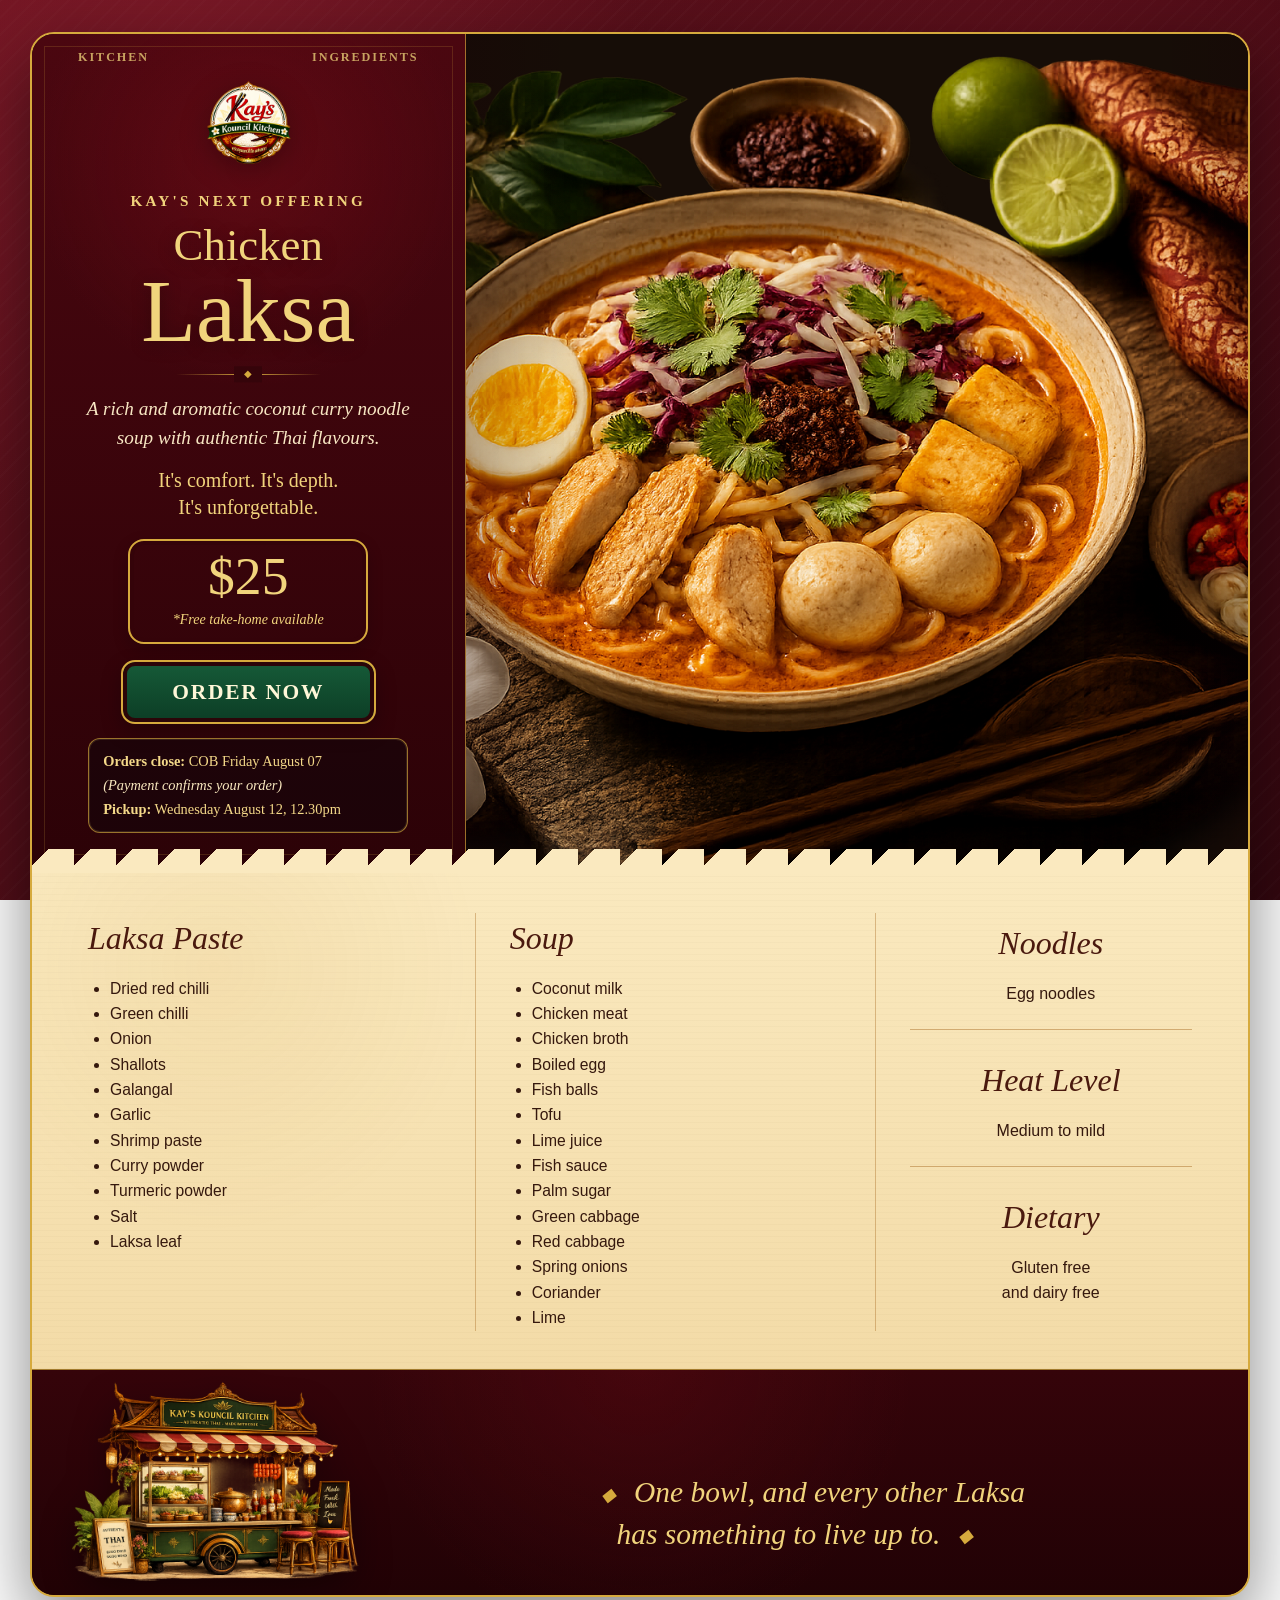
==== public/dishes/laksa/index.html @ f2ac1371 "laksa added" ====
<!DOCTYPE html>
<html lang="en">
<head>
  <meta charset="UTF-8" />
  <meta name="viewport" content="width=device-width, initial-scale=1.0" />
  <title>Laksa | Kay’s Kouncil Kitchen</title>
  <link rel="stylesheet" href="../../styles.css" />
  <style>
    :root {
      --laksa-red: #3b050b;
      --laksa-red-deep: #1d0205;
      --laksa-gold: #d6aa3d;
      --laksa-gold-light: #f1d47c;
      --laksa-cream: #f7e6bd;
      --laksa-green: #0c3d25;
      --laksa-ink: #35180d;
    }

    body.laksa-page {
      margin: 0;
      min-height: 100vh;
      color: var(--laksa-cream);
      background:
        radial-gradient(circle at 15% 10%, rgba(170, 38, 58, 0.32), transparent 34%),
        radial-gradient(circle at 82% 8%, rgba(140, 24, 40, 0.24), transparent 32%),
        repeating-linear-gradient(135deg, rgba(255,255,255,0.014) 0 2px, transparent 2px 12px),
        linear-gradient(135deg, #6a1420 0%, #4e0d17 45%, #33070f 100%);
      background-attachment: fixed;
      font-family: Georgia, "Times New Roman", serif;
    }

    .laksa-shell {
      width: min(1220px, calc(100% - 32px));
      margin: 32px auto;
      overflow: hidden;
      border: 2px solid var(--laksa-gold);
      border-radius: 24px;
      background: var(--laksa-red-deep);
      box-shadow: 0 28px 70px rgba(0,0,0,.48);
    }

    .laksa-top {
      display: grid;
      grid-template-columns: minmax(330px, .82fr) minmax(520px, 1.48fr);
      min-height: 620px;
    }

    .laksa-intro {
      position: relative;
      padding: 14px 46px 34px;
      text-align: center;
      background:
        radial-gradient(circle at 50% 16%, rgba(156, 18, 30, .28), transparent 30%),
        linear-gradient(180deg, #4b0710 0%, #2c0207 100%);
      border-right: 1px solid rgba(214,170,61,.65);
    }

    .laksa-intro::after {
      content: "";
      position: absolute;
      inset: 12px;
      pointer-events: none;
      border: 1px solid rgba(214,170,61,.18);
    }

    .laksa-nav {
      position: relative;
      z-index: 1;
      display: flex;
      justify-content: space-between;
      align-items: center;
      gap: 16px;
      margin-bottom: 10px;
      color: #d6b56a;
      font-size: .76rem;
      font-weight: 700;
      letter-spacing: .16em;
      text-transform: uppercase;
      opacity: .9;
    }

    .laksa-nav a {
      color: inherit;
      text-decoration: none;
      transition: color .2s ease;
    }

    .laksa-nav a:hover { color: #fff0a6; }

    .laksa-nav-right {
      text-align: right;
    }

    .laksa-logo {
      position: relative;
      z-index: 1;
      display: block;
      width: min(155px, 42%);
      height: auto;
      margin: 6px auto 16px;
      filter: drop-shadow(0 7px 14px rgba(0,0,0,.3));
    }

    .eyebrow {
      position: relative;
      z-index: 1;
      margin: 4px 0 10px;
      color: var(--laksa-gold-light);
      font-size: .95rem;
      font-weight: 700;
      letter-spacing: .21em;
      text-transform: uppercase;
    }

    .laksa-title {
      position: relative;
      z-index: 1;
      margin: 0;
      color: var(--laksa-gold-light);
      font-size: clamp(4.4rem, 7vw, 7.5rem);
      font-weight: 400;
      line-height: .9;
      text-shadow: 0 3px 18px rgba(0,0,0,.32);
    }

    .laksa-title-top,
    .laksa-title-bottom {
      display: block;
    }

    .laksa-title-top {
      font-size: .5em;
      line-height: 1;
      margin-bottom: .08em;
    }

    .laksa-flourish {
      position: relative;
      z-index: 1;
      width: 145px;
      height: 1px;
      margin: 22px auto 20px;
      background: linear-gradient(90deg, transparent, var(--laksa-gold), transparent);
    }

    .laksa-flourish::after {
      content: "◆";
      position: absolute;
      left: 50%;
      top: 50%;
      transform: translate(-50%, -52%);
      padding: 0 10px;
      color: var(--laksa-gold);
      background: #35040a;
      font-size: .65rem;
    }

    .laksa-copy {
      position: relative;
      z-index: 1;
      max-width: 360px;
      margin: 0 auto 14px;
      color: #f8e7c3;
      font-size: 1.2rem;
      font-style: italic;
      line-height: 1.5;
      text-wrap: balance;
    }

    .laksa-hook {
      position: relative;
      z-index: 1;
      margin: 0 auto 18px;
      color: var(--laksa-gold-light);
      font-size: clamp(1.05rem, 2vw, 1.25rem);
      line-height: 1.35;
      text-align: center;
      font-weight: 500;
    }

    .laksa-price {
      position: relative;
      z-index: 1;
      width: min(240px, 100%);
      margin: 0 auto 16px;
      padding: 9px 18px 11px;
      border: 2px solid var(--laksa-gold);
      border-radius: 16px;
      box-shadow: inset 0 0 0 4px #340309, 0 6px 16px rgba(0,0,0,.18);
      color: var(--laksa-gold-light);
    }

    .laksa-price strong {
      display: block;
      font-size: 3.35rem;
      font-weight: 400;
      line-height: 1;
    }

    .laksa-price small {
      display: block;
      margin-top: 5px;
      font-size: .88rem;
      font-style: italic;
    }

    .laksa-order {
      position: relative;
      z-index: 1;
      display: block;
      width: min(255px, 100%);
      margin: 0 auto;
      padding: 13px 20px;
      border: 2px solid var(--laksa-gold);
      border-radius: 14px;
      background: linear-gradient(180deg, #165b38, var(--laksa-green));
      color: #fff7d8;
      text-decoration: none;
      font-size: 1.34rem;
      font-weight: 700;
      letter-spacing: .08em;
      text-transform: uppercase;
      box-shadow: inset 0 0 0 4px #2b0508, 0 8px 20px rgba(0,0,0,.25);
      transition: transform .2s ease, filter .2s ease;
    }

    .laksa-order:hover {
      transform: translateY(-2px);
      filter: brightness(1.12);
    }

    .laksa-order-info {
      position: relative;
      z-index: 1;
      width: min(320px, 100%);
      margin: 14px auto 0;
      padding: 12px 14px;
      border: 1px solid rgba(214,170,61,.68);
      border-radius: 12px;
      background: rgba(20, 6, 10, 0.62);
      box-shadow: inset 0 0 0 1px rgba(255, 227, 146, 0.12);
      color: #f4d989;
      text-align: left;
      font-size: .9rem;
      line-height: 1.4;
    }

    .laksa-order-info p {
      margin: 0;
    }

    .laksa-order-info p + p {
      margin-top: 4px;
    }

    .laksa-order-info .order-note {
      color: #f8e7be;
      font-style: italic;
    }

    .laksa-photo-wrap {
      position: relative;
      min-height: 620px;
      overflow: hidden;
      background: #160d07;
    }

    .laksa-photo-wrap::after {
      content: "";
      position: absolute;
      inset: 0;
      pointer-events: none;
      background: linear-gradient(90deg, rgba(25,2,5,.25), transparent 14%, transparent 88%, rgba(25,2,5,.2));
    }

    .laksa-photo {
      width: 100%;
      height: 100%;
      min-height: 620px;
      display: block;
      object-fit: cover;
      object-position: center;
    }

    .ingredients-panel {
      position: relative;
      display: grid;
      grid-template-columns: 1.12fr 1.12fr .92fr;
      gap: 0;
      padding: 46px 44px 38px;
      color: var(--laksa-ink);
      background:
        radial-gradient(circle at 15% 20%, rgba(198,142,45,.09), transparent 24%),
        repeating-linear-gradient(0deg, rgba(89,42,9,.025) 0 1px, transparent 1px 6px),
        linear-gradient(180deg, #fae9bf, #f3dba7);
    }

    .ingredients-panel::before {
      content: "";
      position: absolute;
      left: 0;
      right: 0;
      top: -18px;
      height: 24px;
      background: linear-gradient(135deg, transparent 12px, #fae9bf 0) 0 0/42px 24px repeat-x;
    }

    .ingredient-column {
      padding: 0 34px;
      border-right: 1px solid rgba(162,101,28,.38);
    }

    .ingredient-column:first-child { padding-left: 12px; }
    .ingredient-column:last-child {
      border-right: 0;
      padding-right: 12px;
    }

    .ingredient-column h2,
    .mini-block h2 {
      margin: 0 0 13px;
      color: #4a190e;
      font-size: 2rem;
      font-style: italic;
      font-weight: 400;
    }

    .ingredient-column ul {
      margin: 0;
      padding-left: 22px;
      font-family: Arial, Helvetica, sans-serif;
      font-size: .98rem;
      line-height: 1.55;
    }

    .ingredient-column li { margin: 1px 0; }

    .mini-block {
      text-align: center;
      padding: 5px 4px 22px;
      border-bottom: 1px solid rgba(162,101,28,.45);
      margin-bottom: 20px;
    }

    .mini-block:last-child {
      margin-bottom: 0;
      border-bottom: 0;
      padding-bottom: 0;
    }

    .mini-block p {
      margin: 0;
      font-family: Arial, Helvetica, sans-serif;
      font-size: 1rem;
      line-height: 1.55;
    }

    .laksa-signature {
      display: grid;
      grid-template-columns: minmax(220px, 330px) 1fr;
      align-items: end;
      gap: 26px;
      padding: 18px 36px 12px;
      background:
        radial-gradient(circle at 50% 0%, rgba(129,16,26,.22), transparent 42%),
        linear-gradient(180deg, #35040a, #210205);
      border-top: 1px solid rgba(214,170,61,.72);
    }

    .laksa-cart {
      width: 100%;
      max-width: 310px;
      margin-top: -12px;
      filter: drop-shadow(0 13px 18px rgba(0,0,0,.4));
    }

    .laksa-tagline {
      position: relative;
      margin: 0;
      max-width: 760px;
      padding: 22px 0 28px;
      color: var(--laksa-gold-light);
      text-align: center;
      font-size: clamp(1.35rem, 2.3vw, 2rem);
      font-style: italic;
      line-height: 1.4;
      text-wrap: balance;
    }

    .laksa-tagline::before,
    .laksa-tagline::after {
      content: "◆";
      display: inline-block;
      margin: 0 18px;
      color: var(--laksa-gold);
      font-size: .65em;
      vertical-align: middle;
    }

    @media (max-width: 900px) {
      .laksa-shell { width: min(760px, calc(100% - 20px)); margin: 12px auto 24px; }
      .laksa-top { grid-template-columns: 1fr; }
      .laksa-intro { border-right: 0; border-bottom: 1px solid rgba(214,170,61,.65); }
      .laksa-photo-wrap, .laksa-photo { min-height: 430px; }
      .ingredients-panel { grid-template-columns: 1fr 1fr; row-gap: 34px; }
      .ingredient-column:nth-child(2) { border-right: 0; }
      .ingredient-column:last-child { grid-column: 1 / -1; border-top: 1px solid rgba(162,101,28,.3); padding-top: 28px; }
      .laksa-signature { grid-template-columns: 1fr; justify-items: center; }
      .laksa-cart { max-width: 280px; }
      .laksa-tagline { padding-top: 0; }
    }

    @media (max-width: 580px) {
      .laksa-shell { width: 100%; margin: 0; border-left: 0; border-right: 0; border-radius: 0; }
      .laksa-intro { padding: 14px 24px 30px; }
      .laksa-nav { font-size: .72rem; }
      .laksa-logo { width: 120px; }
      .laksa-title { font-size: 4.8rem; }
      .laksa-copy { font-size: 1.05rem; }
      .laksa-order-info { font-size: .84rem; }
      .laksa-photo-wrap, .laksa-photo { min-height: 330px; }
      .ingredients-panel { grid-template-columns: 1fr; padding: 42px 26px 32px; }
      .ingredient-column,
      .ingredient-column:first-child,
      .ingredient-column:last-child {
        padding: 0 0 28px;
        margin-bottom: 28px;
        border-right: 0;
        border-bottom: 1px solid rgba(162,101,28,.35);
      }
      .ingredient-column:last-child { grid-column: auto; border-top: 0; margin-bottom: 0; }
      .laksa-signature { padding: 20px 22px 24px; }
      .laksa-tagline::before,
      .laksa-tagline::after { display: none; }
    }
  </style>
</head>
<body class="laksa-page">
  <main class="laksa-shell">
    <section class="laksa-top">
      <div class="laksa-intro">
        <nav class="laksa-nav" aria-label="Dish navigation">
          <a href="../../index.html">Kitchen</a>
          <a href="#ingredients" class="laksa-nav-right">Ingredients</a>
        </nav>

        <img src="../../assets/logo.png" alt="Kay’s Kouncil Kitchen" class="laksa-logo" />
        <p class="eyebrow">KAY'S NEXT OFFERING</p>
        <h1 class="laksa-title"><span class="laksa-title-top">Chicken</span><span class="laksa-title-bottom">Laksa</span></h1>
        <div class="laksa-flourish" aria-hidden="true"></div>

        <p class="laksa-copy">
          A rich and aromatic coconut curry noodle<br>soup with authentic Thai flavours.
        </p>

        <p class="laksa-hook">It's comfort. It's depth.<br>It's unforgettable.</p>

        <div class="laksa-price">
          <strong>$25</strong>
          <small>*Free take-home available</small>
        </div>

        <a
          class="laksa-order"
          href="mailto:kayskouncilkitchen@gmail.com?subject=Kay%27s%20Kouncil%20Kitchen%20Order%20-%20Chicken%20Laksa&body=Hi%20Kay,%0D%0A%0D%0AI%20would%20like%20to%20order%20your%20unforgettable%20Chicken%20Laksa!%0D%0A%0D%0AName:%0D%0AQuantity:%0D%0ATake-home%20Pack%20(Yes/No):%0D%0A%0D%0AI%20will%20pay%20Robert%20%2425%20per%20serve%20at%20reception%20shortly.%0D%0A%0D%0AThank%20you!"
        >Order Now</a>

        <div class="laksa-order-info" aria-label="Order and pickup details">
          <p><strong>Orders close:</strong> COB Friday August 07</p>
          <p class="order-note">(Payment confirms your order)</p>
          <p><strong>Pickup:</strong> Wednesday August 12, 12.30pm</p>
        </div>
      </div>

      <div class="laksa-photo-wrap">
        <img src="laksa.png" alt="Kay’s chicken laksa with egg noodles, tofu, fish balls, cabbage, coriander and lime" class="laksa-photo" />
      </div>
    </section>

    <section class="ingredients-panel" id="ingredients">
      <article class="ingredient-column">
        <h2>Laksa Paste</h2>
        <ul>
          <li>Dried red chilli</li>
          <li>Green chilli</li>
          <li>Onion</li>
          <li>Shallots</li>
          <li>Galangal</li>
          <li>Garlic</li>
          <li>Shrimp paste</li>
          <li>Curry powder</li>
          <li>Turmeric powder</li>
          <li>Salt</li>
          <li>Laksa leaf</li>
        </ul>
      </article>

      <article class="ingredient-column">
        <h2>Soup</h2>
        <ul>
          <li>Coconut milk</li>
          <li>Chicken meat</li>
          <li>Chicken broth</li>
          <li>Boiled egg</li>
          <li>Fish balls</li>
          <li>Tofu</li>
          <li>Lime juice</li>
          <li>Fish sauce</li>
          <li>Palm sugar</li>
          <li>Green cabbage</li>
          <li>Red cabbage</li>
          <li>Spring onions</li>
          <li>Coriander</li>
          <li>Lime</li>
        </ul>
      </article>

      <article class="ingredient-column">
        <div class="mini-block">
          <h2>Noodles</h2>
          <p>Egg noodles</p>
        </div>
        <div class="mini-block">
          <h2>Heat Level</h2>
          <p>Medium to mild</p>
        </div>
        <div class="mini-block">
          <h2>Dietary</h2>
          <p>Gluten free<br />and dairy free</p>
        </div>
      </article>
    </section>

    <section class="laksa-signature" aria-label="Kay’s Kitchen signature">
      <img src="../../assets/cart.png" alt="Kay’s Kouncil Kitchen Thai street cart" class="laksa-cart" />
      <p class="laksa-tagline">One bowl, and every other Laksa<br>has something to live up to.</p>
    </section>
  </main>
</body>
</html>
---- public/styles.css ----
* {
  margin: 0;
  padding: 0;
  box-sizing: border-box;
}

body {
  font-family: Georgia, serif;
  background-image: url("assets/bg-thai.webp");
  background-size: cover;
  background-position: center;
  background-attachment: fixed;
  background-color: #efe2c4;
  color: #2d2a26;
  line-height: 1.6;
  min-height: 100vh;
}

.site-wrapper {
  max-width: 1100px;
  margin: 0 auto;
  padding: 28px 20px 40px;
}

.hero {
  text-align: center;
  padding: 10px 0 24px;
}

.back-button {
  display: inline-block;
  margin-bottom: 18px;
  color: #234b2c;
  text-decoration: none;
  font-weight: bold;
  font-size: 0.95rem;
}

.back-button:hover {
  text-decoration: underline;
}

.language-row {
  display: flex;
  justify-content: flex-end;
  margin-bottom: 20px;
}

.language-button {
  background: rgba(255, 248, 235, 0.95);
  color: #7c1f1f;
  padding: 8px 18px;
  border-radius: 999px;
  text-decoration: none;
  font-weight: bold;
  font-size: 0.95rem;
  border: 2px solid #d4af37;
  transition: all 0.3s ease;
}

.language-button:hover,
.language-button.active {
  background: #7c1f1f;
  color: #fff8eb;
}

.logo {
  max-width: 600px;
  width: 100%;
  margin-bottom: 24px;
}

.tagline {
  font-size: 1.38rem;
  font-weight: bold;
  color: #234b2c;
  max-width: 560px;
  margin: 0 auto 28px;
  line-height: 1.9;
  text-align: center;
}

.subtagline {
  font-size: 1.02rem;
  color: #3f3428;
  max-width: 860px;
  margin: 0 auto 26px;
  line-height: 1.95;
  text-align: center;
}

.current-offer {
  background: rgba(255, 248, 235, 0.96);
  border: 2px solid #d4af37;
  border-radius: 20px;
  padding: 32px;
  margin: 0 auto 36px;
  box-shadow: 0 8px 24px rgba(0, 0, 0, 0.12);
  text-align: center;
}

.current-offer h2 {
  margin-bottom: 18px;
  color: #7c1f1f;
  font-size: 2rem;
}

.description {
  margin-top: 10px;
  margin-bottom: 20px;
  color: #4a3b2b;
  font-size: 1rem;
}

.order-button {
  display: inline-block;
  width: auto;
  text-align: center;
  background: linear-gradient(135deg, #b22222, #7c1f1f);
  color: white;
  text-decoration: none;
  padding: 12px 34px;
  margin: 12px auto 30px;
  border-radius: 14px;
  font-size: 1rem;
  font-weight: bold;
  border: 2px solid #d4af37;
  transition: transform 0.2s ease, background 0.3s ease;
}

.order-button:hover {
  transform: scale(1.03);
  background: linear-gradient(135deg, #c62828, #8b0000);
}

.dish-image {
  width: 100%;
  border-radius: 14px;
  border: 2px solid #d4af37;
  margin-bottom: 20px;
  object-fit: cover;
}

.offer-details h3 {
  font-size: 2rem;
  margin-bottom: 10px;
  color: #234b2c;
}

.offer-details p {
  margin-bottom: 10px;
  color: #2d2a26;
}

.offer-details strong {
  color: #7c1f1f;
}

.ingredients-list {
  list-style: none;
  padding: 0;
  margin: 20px 0;
}

.ingredients-list li {
  padding: 8px 0;
  border-bottom: 1px solid rgba(122, 46, 31, 0.15);
  color: #234b2c;
}

.dish-footer-art {
  margin-top: 40px;
  text-align: center;
}

.footer-cart {
  width: 100%;
  max-width: 700px;
  height: auto;
  display: block;
  margin: 0 auto;
}

footer {
  text-align: center;
  margin-top: 30px;
  padding: 20px 0;
  color: #7c1f1f;
  font-size: 0.95rem;
}

@media (max-width: 600px) {
  .site-wrapper {
    padding: 18px 14px 32px;
  }

  .logo {
    max-width: 250px;
  }

  .tagline {
    font-size: 1.18rem;
    line-height: 1.75;
  }

  .subtagline {
    font-size: 0.95rem;
    line-height: 1.8;
  }

  .current-offer {
    padding: 24px 18px;
  }

  .current-offer h2 {
    font-size: 1.7rem;
  }
}
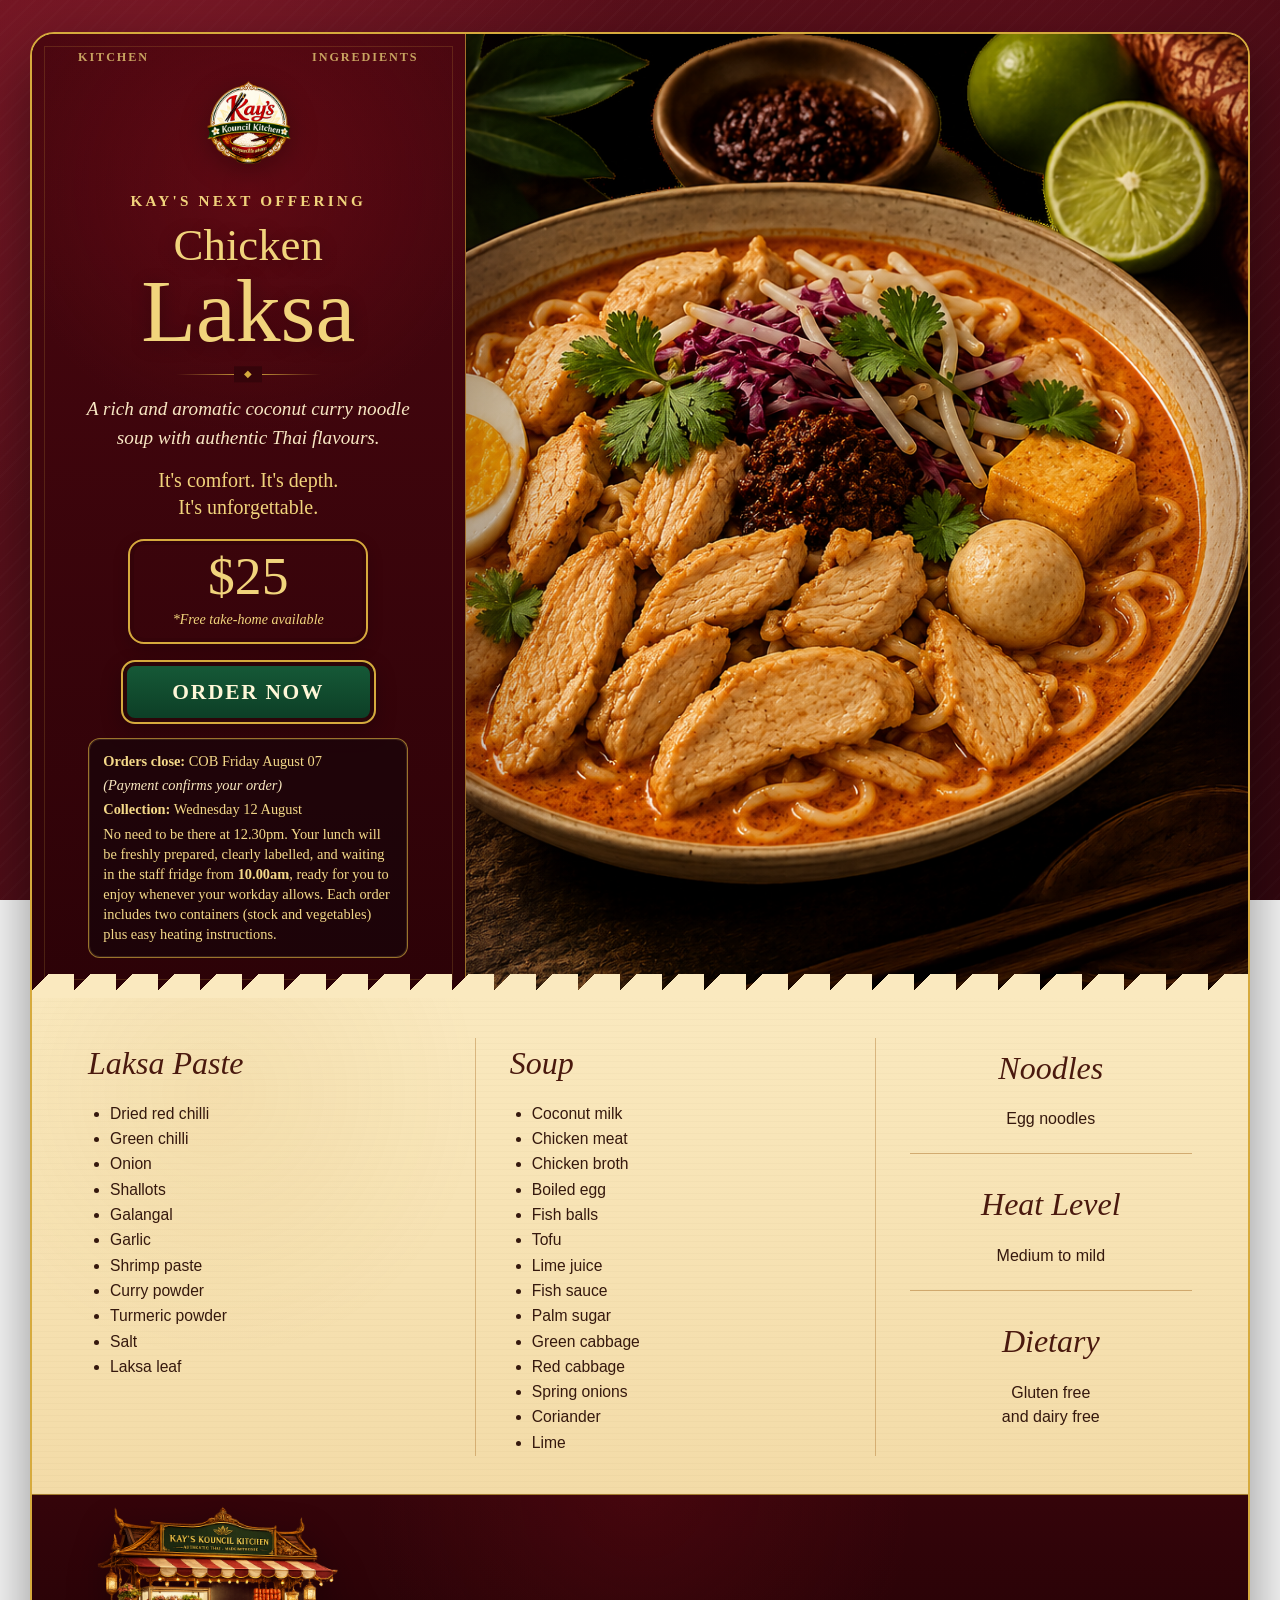
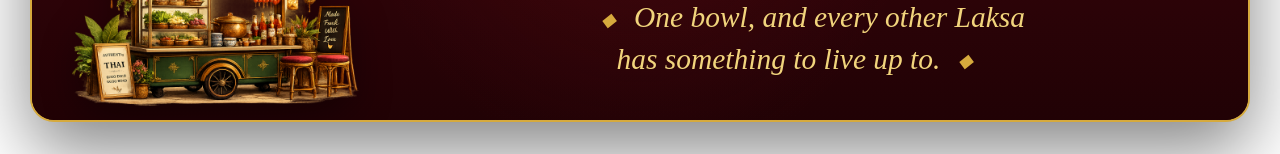
==== commit dc2ee8d0: "collect" ====
--- a/public/dishes/laksa/index.html
+++ b/public/dishes/laksa/index.html
@@ -468,7 +468,10 @@
         <div class="laksa-order-info" aria-label="Order and pickup details">
           <p><strong>Orders close:</strong> COB Friday August 07</p>
           <p class="order-note">(Payment confirms your order)</p>
-          <p><strong>Pickup:</strong> Wednesday August 12, 12.30pm</p>
+            <p><strong>Collection:</strong> Wednesday 12 August</p>
+            <p>
+              No need to be there at 12.30pm. Your lunch will be freshly prepared, clearly labelled, and waiting in the staff fridge from <strong>10.00am</strong>, ready for you to enjoy whenever your workday allows. Each order includes two containers (stock and vegetables) plus easy heating instructions.
+            </p>
         </div>
       </div>
 
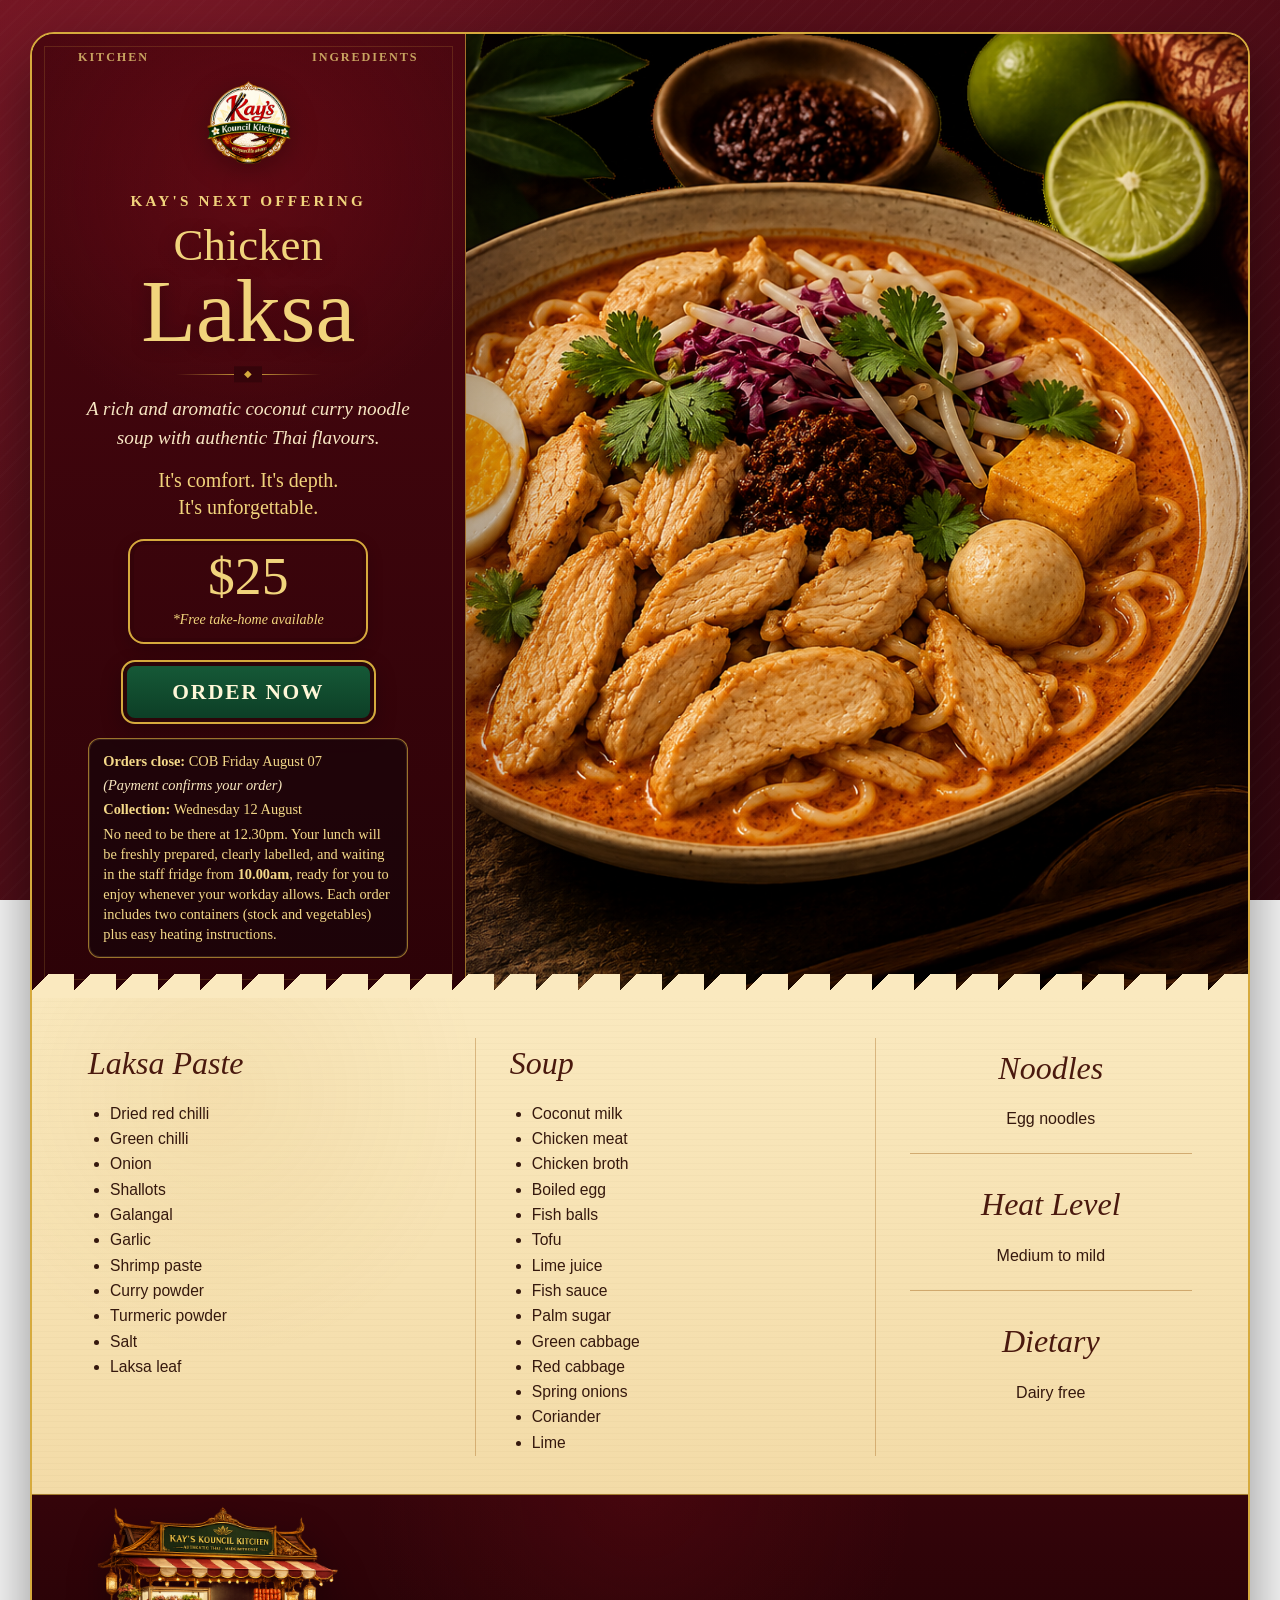
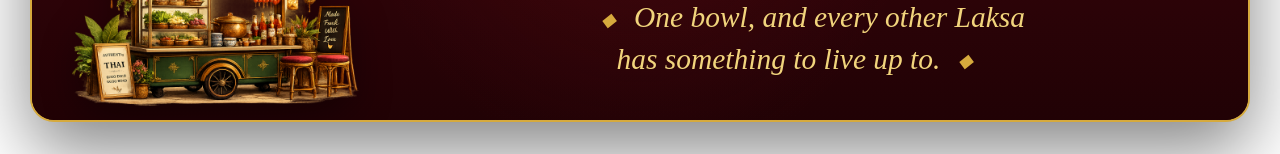
==== commit 585df309: "- gluten" ====
--- a/public/dishes/laksa/index.html
+++ b/public/dishes/laksa/index.html
@@ -529,7 +529,7 @@
         </div>
         <div class="mini-block">
           <h2>Dietary</h2>
-          <p>Gluten free<br />and dairy free</p>
+          <p>Dairy free</p>
         </div>
       </article>
     </section>
